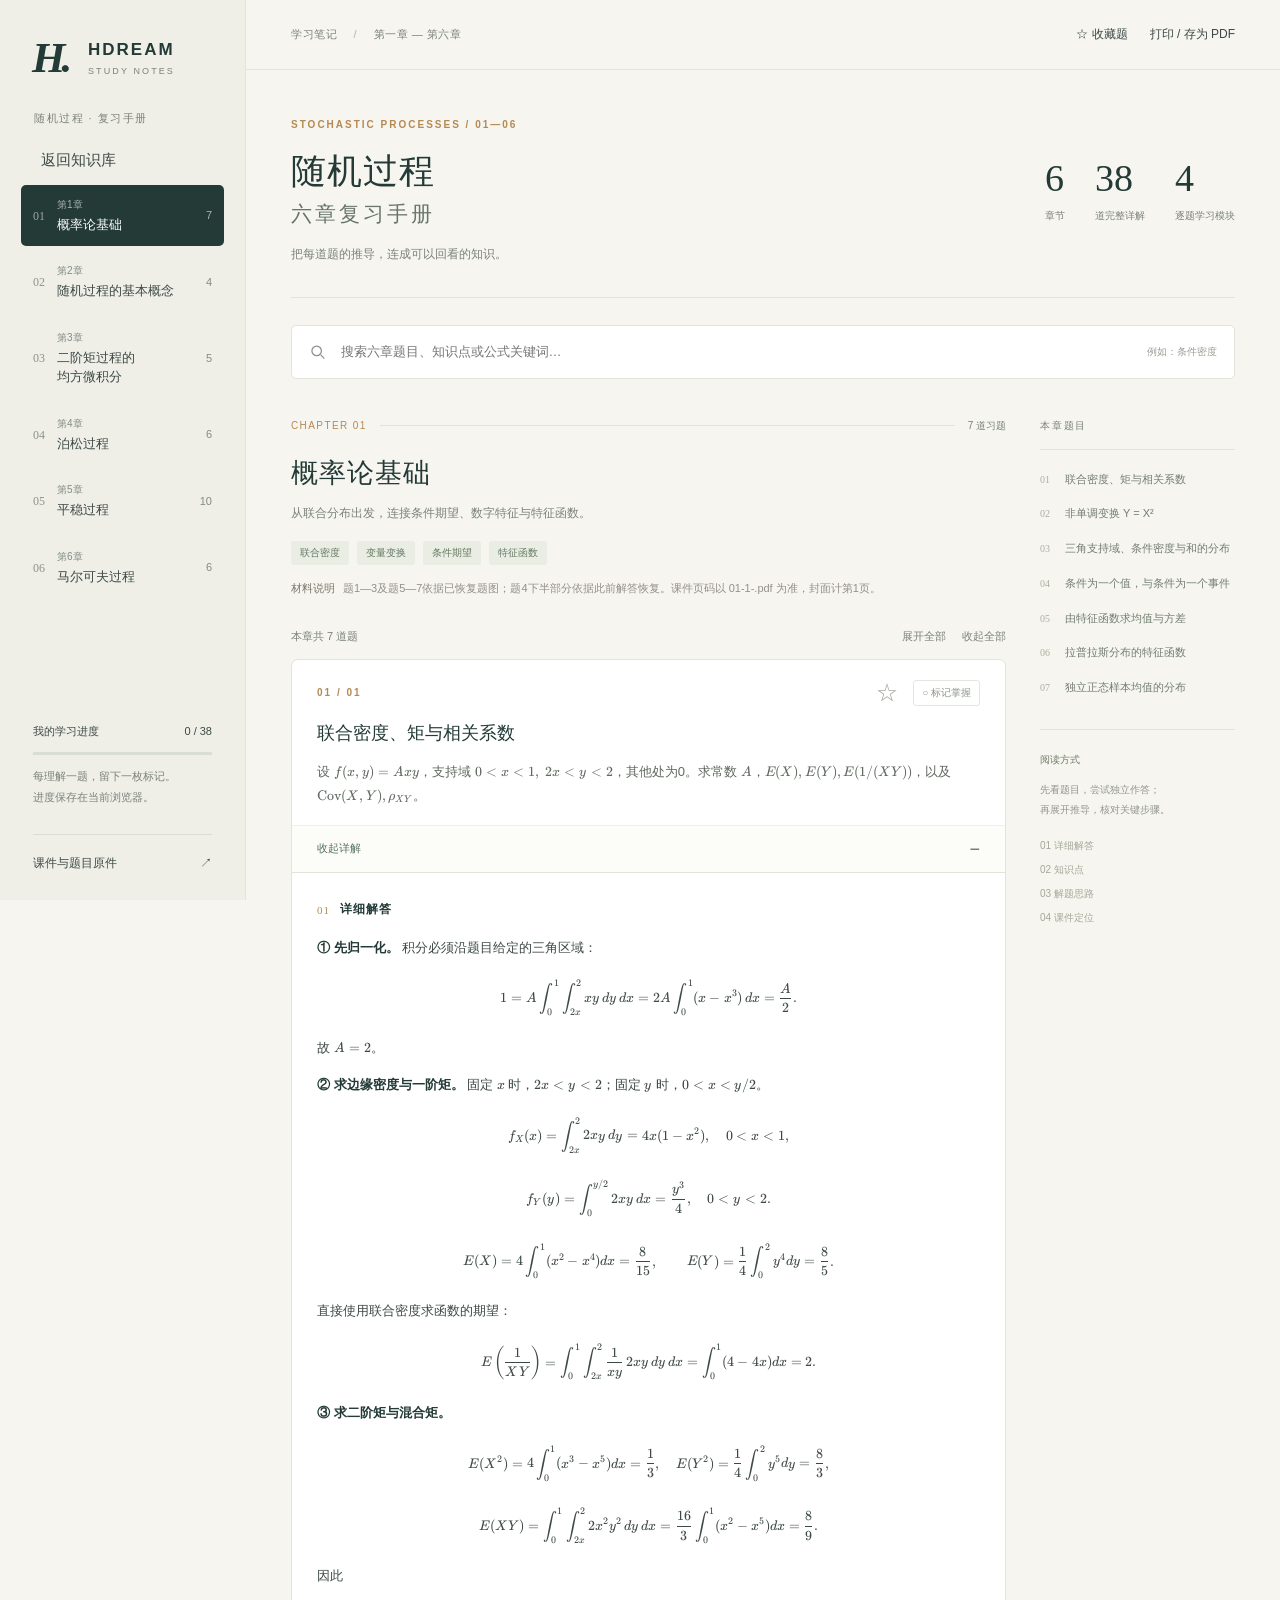
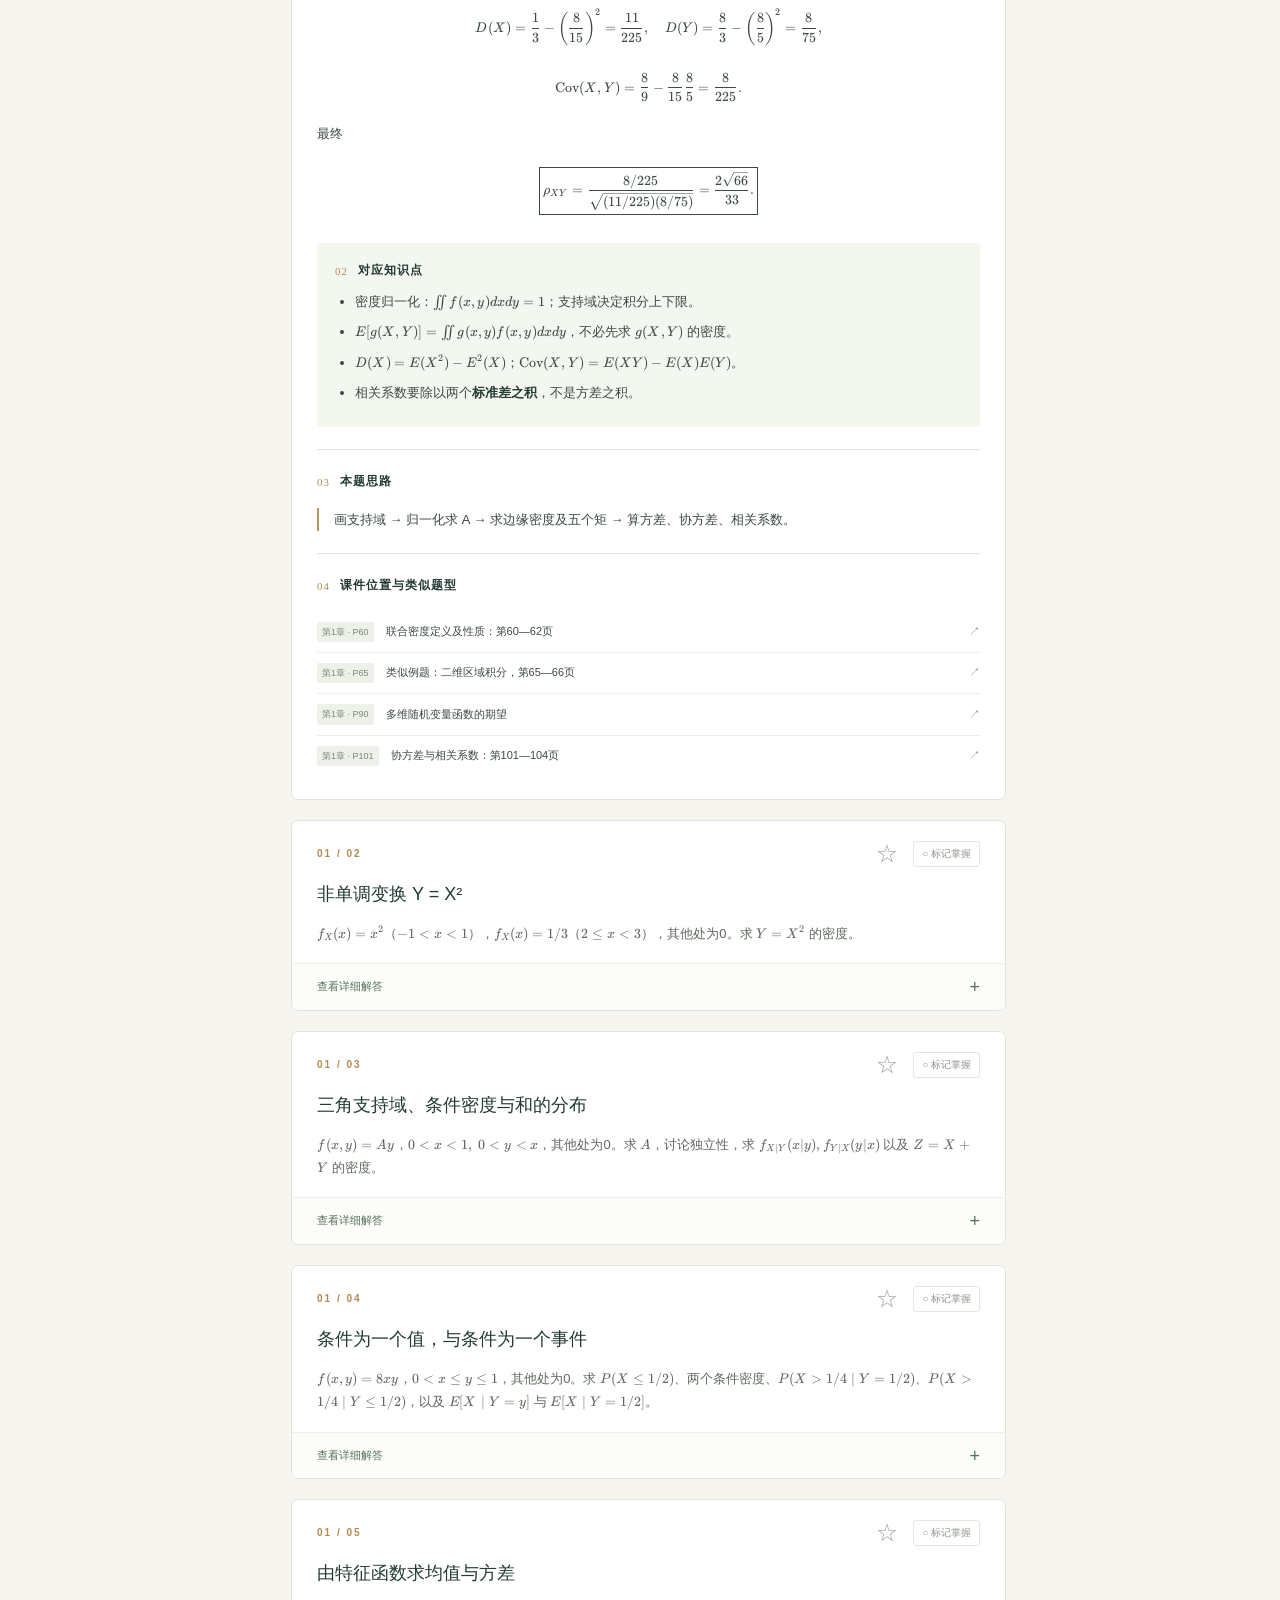
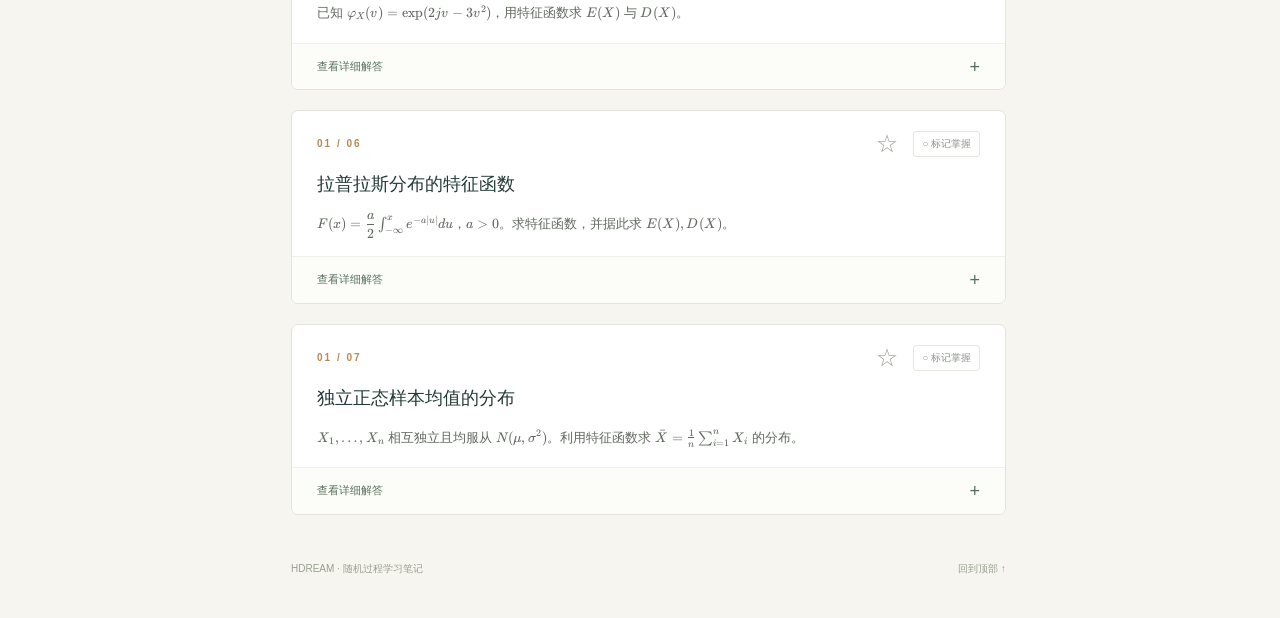
==== stochastic/index.html @ fcba933f "Add stochastic processes study guide" ====
<!doctype html><html lang="zh-CN"><head><meta charset="utf-8"><meta name="viewport" content="width=device-width,initial-scale=1"><meta name="theme-color" content="#213c39"><title>随机过程 · 六章复习手册</title><meta name="description" content="随机过程第1—6章38道作业详解，逐题整理知识点、解题思路与课件位置。"><link rel="stylesheet" href="assets/katex.min.css"><link rel="stylesheet" href="style.css"><script src="content.js" defer></script><script src="app.js" defer></script></head><body>
<a class="skip" href="#main">跳到题目</a>
<aside class="sidebar"><a class="brand" href="#ch-1"><span class="brand-mark">H.</span><span>HDREAM<span class="brand-sub">STUDY NOTES</span></span></a><div class="side-caption">随机过程 · 复习手册</div><a href="../#section/knowledge" style="display:block;padding:0 20px 12px;color:inherit">返回知识库</a><nav id="chapters" aria-label="章节目录"></nav><div class="side-bottom"><div class="progress-label"><span>我的学习进度</span><span id="progress-text">0 / 38</span></div><div class="progress-track"><div id="progress"></div></div><p>每理解一题，留下一枚标记。<br>进度保存在当前浏览器。</p><button class="source-btn" id="source-btn">课件与题目原件 <span>↗</span></button></div></aside>
<div class="workspace"><header class="topbar"><div class="breadcrumb">学习笔记 <span>/</span> 第一章 — 第六章</div><div class="top-actions"><button id="bookmarks" aria-pressed="false">☆ 收藏题</button><button id="print">打印 / 存为 PDF</button></div></header>
<main id="main"><section class="intro"><div><div class="eyebrow">STOCHASTIC PROCESSES / 01—06</div><h1>随机过程<span>六章复习手册</span></h1><p class="intro-copy">把每道题的推导，连成可以回看的知识。</p></div><div class="intro-stats"><div><strong>6</strong><span>章节</span></div><div><strong>38</strong><span>道完整详解</span></div><div><strong>4</strong><span>逐题学习模块</span></div></div></section>
<div class="search-row"><label class="search-box"><svg viewBox="0 0 24 24" width="20" height="20" fill="none" stroke="currentColor" stroke-width="1.7" aria-hidden="true"><circle cx="10.5" cy="10.5" r="6.5"/><path d="m16 16 5 5"/></svg><input id="search" type="search" placeholder="搜索六章题目、知识点或公式关键词…" aria-label="搜索六章内容"><span class="search-hint">例如：条件密度</span></label></div>
<div class="reading-layout"><div class="reading-main"><div id="chapter-heading"></div><div class="reading-tools"><span id="result-label"></span><div><button id="expand-all">展开全部</button><button id="collapse-all">收起全部</button></div></div><div id="questions"></div><footer class="page-footer"><span>HDREAM · 随机过程学习笔记</span><a href="#main">回到顶部 ↑</a></footer></div><aside class="outline"><div class="outline-title">本章题目</div><nav id="question-nav" aria-label="题目目录"></nav><div class="reading-tip"><span>阅读方式</span><p>先看题目，尝试独立作答；<br>再展开推导，核对关键步骤。</p><div>01 详细解答<br>02 知识点<br>03 解题思路<br>04 课件定位</div></div></aside></div></main></div>
<dialog id="sources"><div class="dialog-head"><h2>课件与题目原件</h2><button id="close-sources" aria-label="关闭">×</button></div><p class="muted">页码统一按 PDF 阅读器计数，封面计第 1 页。点击题后链接可直接定位到对应页。</p><div class="source-list"><a href="sources/chapter-1.pdf" target="_blank" rel="noopener">第1章课件 <span>PDF ↗</span></a><a href="sources/chapter-4.pdf" target="_blank" rel="noopener">第4章课件 <span>PDF ↗</span></a><a href="sources/chapter-5.pdf" target="_blank" rel="noopener">第5章课件 <span>PDF ↗</span></a><a href="sources/chapter-6.pdf" target="_blank" rel="noopener">第6章课件 <span>PDF ↗</span></a><a href="sources/homework-6.pdf" target="_blank" rel="noopener">第6章作业 <span>PDF ↗</span></a><a href="sources/homework-1a-recovered.png" target="_blank" rel="noopener">第1章题图（部分恢复） <span>图片 ↗</span></a><a href="sources/homework-1b.png" target="_blank" rel="noopener">第1章题图（续） <span>图片 ↗</span></a><a href="sources/homework-3.png" target="_blank" rel="noopener">第3章作业题图 <span>图片 ↗</span></a><a href="sources/homework-4.pdf" target="_blank" rel="noopener">第4章作业 <span>PDF ↗</span></a><a href="sources/homework-5.pdf" target="_blank" rel="noopener">第5章作业 <span>PDF ↗</span></a></div><p class="source-warning">第2章题目由此前对话恢复；第2、3章课件文件损坏，无法核实原课件精确页码。相关题目已注明可参照的章节与知识点；引用其他章课件时单独说明。第1章题4下半部分依据此前解答恢复。</p></dialog><div id="toast" role="status"></div>
</body></html>
---- stochastic/style.css ----
:root{--paper:#f6f5f0;--white:#fff;--ink:#233a36;--text:#3d4945;--muted:#7b827b;--line:#e2e4dc;--accent:#b58952;--soft:#eaf0e9}*{box-sizing:border-box}html{scroll-behavior:smooth;scroll-padding-top:90px}body{margin:0;color:var(--text);background:var(--paper);font-family:-apple-system,BlinkMacSystemFont,"Segoe UI","PingFang SC","Microsoft YaHei",sans-serif;font-size:15px;line-height:1.8}a{color:inherit;text-decoration:none}button,input{font:inherit}button{cursor:pointer;color:inherit}button:focus-visible,a:focus-visible,input:focus-visible{outline:2px solid var(--accent);outline-offset:4px}button{border:0;background:none}button:hover{color:var(--accent)}.skip{position:fixed;left:280px;top:-80px;background:var(--ink);color:white;padding:10px;z-index:30}.skip:focus{top:5px}.sidebar{width:246px;position:fixed;left:0;top:0;bottom:0;border-right:1px solid var(--line);padding:36px 21px 25px;background:#efefe8;display:flex;flex-direction:column;z-index:10}.brand{display:flex;align-items:center;gap:12px;color:var(--ink);font-size:17px;letter-spacing:2px;font-weight:650;line-height:1.4;padding:0 11px}.brand-mark{font-family:Georgia,serif;font-style:italic;letter-spacing:-4px;font-size:43px;width:44px;line-height:1}.brand-sub{display:block;font-size:9px;font-weight:400;letter-spacing:2.1px;color:var(--muted);margin-top:3px}.side-caption{font-size:11px;letter-spacing:1.5px;color:var(--muted);margin:52px 13px 17px}.chapter-link{display:flex;align-items:center;gap:12px;padding:15px 12px;border-radius:5px;margin-bottom:5px;line-height:1.5;transition:background .15s}.chapter-link:hover{background:#e4e7de}.chapter-link.active{background:var(--ink);color:white}.chapter-no{font-size:12px;opacity:.55;font-family:Georgia,serif}.chapter-link small{display:block;font-size:10px;opacity:.6;margin-bottom:3px}.chapter-link strong{font-size:13px;font-weight:500;display:block;max-width:130px}.chapter-count{font-size:11px;margin-left:auto;opacity:.6}.side-bottom{margin-top:auto;padding:25px 12px 0}.progress-label{display:flex;justify-content:space-between;font-size:11px}.progress-track{height:3px;background:#d8ded3;margin-top:10px}#progress{height:100%;background:var(--ink);transition:width .3s}.side-bottom p{font-size:11px;color:var(--muted);line-height:1.9}.source-btn{border-top:1px solid #d9ddd2;width:100%;font-size:12px;padding:18px 0 0;text-align:left;margin-top:15px}.source-btn span{float:right}.workspace{margin-left:246px}.topbar{height:70px;border-bottom:1px solid var(--line);display:flex;align-items:center;justify-content:space-between;padding:0 45px;background:rgba(246,245,240,.97);position:sticky;top:0;z-index:8}.breadcrumb{font-size:11px;color:var(--muted);letter-spacing:.5px}.breadcrumb span{padding:0 13px;color:#b0b5aa}.top-actions{display:flex;align-items:center;gap:22px}.top-actions button{font-size:12px;padding:6px 0}.top-actions button.active{color:var(--accent)}main{max-width:1450px;margin:0 auto;padding:46px 45px 0}.intro{display:flex;align-items:center;justify-content:space-between;padding-bottom:32px;border-bottom:1px solid var(--line);gap:24px}.eyebrow{font-size:10px;letter-spacing:2px;color:var(--accent);font-weight:600}h1{font-size:35px;font-weight:500;letter-spacing:1px;color:var(--ink);line-height:1.55;margin:10px 0}h1 span{display:block;font-size:21px;font-weight:400;color:#68756b;letter-spacing:3px}.intro-copy{font-size:12px;color:var(--muted);margin:13px 0 0}.intro-stats{display:flex;gap:30px;align-self:center}.intro-stats div{display:flex;flex-direction:column;gap:7px}.intro-stats strong{font:38px Georgia,serif;color:var(--ink);font-weight:400}.intro-stats span{font-size:10px;color:var(--muted);white-space:nowrap}.search-row{margin:27px 0 38px}.search-box{display:flex;align-items:center;background:#fff;border:1px solid var(--line);border-radius:5px;padding:13px 17px;gap:12px;color:#879086}.search-box input{border:0;outline:0;background:transparent;width:100%;font-size:13px;min-width:0;color:var(--ink)}.search-box:focus-within{border-color:#789484;box-shadow:0 0 0 2px #213c3908}.search-hint{font-size:10px;white-space:nowrap;color:#9a9f95}.reading-layout{display:grid;grid-template-columns:minmax(0,1fr) 195px;gap:34px}.reading-main{min-width:0}.chapter-kicker{display:flex;align-items:center;gap:13px;color:var(--accent);font-size:10px;letter-spacing:1.4px}.chapter-kicker div{height:1px;flex:1;background:var(--line)}.chapter-kicker span:last-child{color:var(--muted);letter-spacing:0}h2{font-size:27px;color:var(--ink);font-weight:500;letter-spacing:1px;margin:14px 0 6px}.chapter-description{font-size:12px;color:var(--muted);margin:0 0 16px}.tags{display:flex;gap:8px;flex-wrap:wrap}.tags span{font-size:10px;padding:3px 9px;background:#e9ede4;border-radius:3px;color:#667961}.chapter-notice{font-size:11px;color:#939087;line-height:1.9;padding:13px 0 0;margin:0}.chapter-notice>span{margin-right:8px;color:#7b776b}.reading-tools{display:flex;justify-content:space-between;align-items:center;margin:28px 0 12px;font-size:11px;color:var(--muted)}.reading-tools button{font-size:11px;padding:0;margin-left:16px}.question{border:1px solid var(--line);border-radius:7px;background:white;margin:0 0 20px;overflow:hidden;scroll-margin-top:90px}.question-top{padding:20px 25px 0;display:flex;align-items:center;justify-content:space-between}.question-number{font-size:10px;letter-spacing:2px;color:var(--accent);font-weight:600}.question-actions{display:flex;align-items:center;gap:10px}.bookmark{font-size:22px;line-height:1;padding:0 5px;color:#a8aca4}.bookmark.selected{color:var(--accent)}.master-btn{font-size:10px;color:#8d948b;border:1px solid #e4e7df;padding:3px 8px;border-radius:3px}.master-btn.selected{color:#3a6a4b;border-color:#c8d7c6;background:#edf3eb}.question.mastered{border-left:3px solid #83a388}.question h3{font-size:18px;line-height:1.6;font-weight:500;color:var(--ink);margin:13px 25px}.prompt{padding:0 25px 18px;font-size:13px;color:#60685f}.prose{overflow-wrap:anywhere}.prose p{margin:0 0 13px}.prose p:last-child{margin-bottom:0}.prose strong{color:var(--ink);font-weight:600}.prose ul,.prose ol{padding-left:20px;margin:8px 0}.prose li{margin:7px 0}.prose .katex{font-size:1.1em}.katex-display{overflow-x:auto;overflow-y:hidden;padding:6px 1px;margin:15px 0;scrollbar-width:thin}.katex-display>.katex{white-space:nowrap}.disclosure{display:flex;align-items:center;justify-content:space-between;width:100%;padding:13px 25px;border-top:1px solid #eef0e9;background:#fcfdf9;font-size:11px;color:#54715b;text-align:left}.disclosure-icon{font-size:18px;line-height:1}.answer-panel{padding:5px 25px 23px;border-top:1px solid var(--line)}.answer-panel[hidden]{display:none}.answer-section{padding-top:21px;font-size:13px}.answer-section h4{font-size:12px;font-weight:600;color:var(--ink);display:flex;align-items:center;gap:10px;margin:0 0 15px;letter-spacing:1px}.answer-section h4>span{font:11px Georgia,serif;color:var(--accent)}.answer-section+.answer-section{margin-top:22px;border-top:1px solid var(--line)}.knowledge{background:#f4f7f0;padding:17px 18px 15px!important;border:0!important;border-radius:4px}.knowledge h4{margin-bottom:8px}.approach .prose{border-left:2px solid #b59663;padding-left:15px}.refs ul{list-style:none;margin:0;padding:0}.refs li{border-top:1px solid #edf0e8}.refs li:first-child{border-top:none}.refs a{display:flex;align-items:center;gap:12px;font-size:11px;padding:10px 0}.refs a:hover{color:var(--accent)}.ref-chapter{flex-shrink:0;font-size:9px;color:#7b8877;background:#edf1e9;border-radius:2px;padding:2px 5px}.ref-arrow{margin-left:auto;color:#80927b}.source-note{font-size:11px;color:#a17c43;line-height:1.9;margin-top:0}.outline{position:sticky;top:102px;align-self:start;max-height:calc(100vh - 130px);overflow:auto;scrollbar-width:thin}.outline-title{font-size:10px;letter-spacing:1.8px;color:var(--muted);padding-bottom:14px;border-bottom:1px solid var(--line)}#question-nav{padding:12px 0 24px}#question-nav a{display:flex;gap:12px;align-items:baseline;font-size:11px;color:#727e70;padding:8px 0;line-height:1.7}#question-nav a:hover{color:var(--ink)}#question-nav a span{color:#acaf9f;font:10px Georgia,serif;min-width:13px}.reading-tip{border-top:1px solid var(--line);padding-top:20px;color:#90978c;font-size:10px;line-height:2}.reading-tip>span{color:#6c7b66}.reading-tip>div{color:#a3a896;line-height:2.4;margin-top:14px}.page-footer{display:flex;justify-content:space-between;font-size:10px;color:#98a08f;padding:25px 0 40px}.empty{background:#fff;border:1px solid var(--line);text-align:center;border-radius:7px;padding:50px 20px;color:var(--muted)}.empty>span{font-size:40px;color:#a8b79e}.empty h3{font-size:17px;font-weight:400;color:var(--ink)}.empty p{font-size:12px}.empty button{background:var(--ink);color:white;font-size:12px;border-radius:4px;padding:8px 17px}dialog{border:1px solid var(--line);border-radius:9px;box-shadow:0 20px 100px #142b2440;width:600px;max-width:calc(100% - 32px);max-height:85vh;padding:25px;color:var(--text);background:var(--paper)}dialog::backdrop{background:#1d302a70;backdrop-filter:blur(3px)}.dialog-head{display:flex;justify-content:space-between;align-items:center}.dialog-head h2{margin:0;font-size:21px}.dialog-head button{font-size:28px}.muted{font-size:12px;color:var(--muted)}.source-list a{display:flex;justify-content:space-between;border-bottom:1px solid var(--line);font-size:12px;padding:11px 0}.source-list span{color:var(--accent);font-size:10px}.source-warning{font-size:11px;color:#977c51;background:#eee9dd;border-radius:4px;padding:13px;margin:20px 0 0}#toast{position:fixed;bottom:24px;left:50%;transform:translateX(-50%) translateY(80px);background:var(--ink);color:white;border-radius:5px;font-size:12px;padding:10px 20px;z-index:40;opacity:0;transition:.2s}#toast.show{transform:translateX(-50%);opacity:1}
@media(min-width:1500px){main{padding-top:55px}.reading-layout{grid-template-columns:minmax(0,1fr) 230px;gap:50px}.question h3{font-size:20px}.answer-section,.prompt{font-size:14px}}
@media(max-width:1150px){.sidebar{width:218px;padding:30px 12px}.workspace{margin-left:218px}.topbar{padding:0 28px}main{padding:35px 28px 0}.reading-layout{grid-template-columns:minmax(0,1fr)}.outline{display:none}.intro-stats{gap:22px}.intro-stats strong{font-size:31px}.search-hint{display:none}.chapter-link strong{font-size:12px;max-width:120px}}
@media(max-width:760px){html{scroll-padding-top:85px}.sidebar{position:static;width:100%;padding:18px 20px 0;background:#efefe8;border-right:none;border-bottom:1px solid var(--line)}.brand{padding:0;gap:8px;font-size:14px}.brand-mark{font-size:32px;width:34px}.brand-sub{font-size:8px}.side-caption,.side-bottom{display:none}#chapters{display:flex;overflow-x:auto;gap:7px;margin:19px -20px 0;padding:0 20px 12px;scrollbar-width:none}.chapter-link{padding:9px 12px;gap:0;flex-shrink:0;margin:0;border:1px solid #dde1d6}.chapter-link small,.chapter-no,.chapter-count{display:none}.chapter-link strong{font-size:11px;max-width:none}.chapter-link.active{border-color:var(--ink)}.workspace{margin:0}.topbar{height:53px;padding:0 20px}.breadcrumb{font-size:9px}.breadcrumb span{padding:0 5px}.top-actions{gap:13px}.top-actions button{font-size:10px}main{padding:26px 20px 0}.intro{align-items:flex-start;padding-bottom:23px;gap:12px}.eyebrow{font-size:8px;letter-spacing:1.2px}h1{font-size:29px;line-height:1.5;letter-spacing:1px;margin:9px 0}h1 span{font-size:17px;letter-spacing:2px}.intro-copy{font-size:10px;max-width:220px}.intro-stats{gap:16px;padding-top:23px;align-self:flex-start}.intro-stats div:last-child{display:none}.intro-stats strong{font-size:28px}.intro-stats span{font-size:9px}.search-row{margin:20px 0 28px}.search-box{padding:11px 12px;gap:8px}.search-box input{font-size:11px}.chapter-heading h2{font-size:23px}.chapter-description{font-size:11px}.chapter-notice{font-size:10px}.question-top{padding:17px 17px 0}.question h3{font-size:17px;margin:12px 17px}.prompt{padding:0 17px 17px;font-size:12px}.disclosure{padding:12px 17px}.answer-panel{padding:3px 17px 20px}.answer-section{font-size:12px}.answer-section h4{font-size:11px}.knowledge{padding:14px 12px!important}.refs a{flex-wrap:wrap;gap:6px;font-size:10px}.ref-chapter{font-size:8px}.page-footer{font-size:8px}.question{scroll-margin-top:69px}.source-note{font-size:10px}.search-box svg{width:17px;flex-shrink:0}}
@media(max-width:380px){main{padding-left:14px;padding-right:14px}.intro-stats{gap:12px}.intro-stats strong{font-size:24px}.intro-copy{max-width:195px}.topbar{padding:0 14px}.breadcrumb{font-size:8px}.top-actions{gap:8px}}
@media print{@page{margin:15mm}body{background:white;font-size:11pt}.sidebar,.topbar,.search-row,.outline,.reading-tools,.question-actions,.disclosure,.page-footer,.skip,dialog,#toast{display:none!important}.workspace{margin:0}main{max-width:none;padding:0}.intro{padding-bottom:15px}.intro-stats{display:none}.intro-copy{display:none}.reading-layout{display:block}.chapter-heading{margin-top:20px}.question{break-inside:auto;border-radius:0;margin:18px 0}.question h3,.question-top,h4{break-after:avoid}.answer-panel[hidden]{display:block!important}.answer-panel{border-top:0}.answer-section{font-size:10pt}.prompt{font-size:10pt}.katex-display{overflow:visible;font-size:.83em}.knowledge{background:#fafafa!important}.refs a{color:#333}.tags{display:none}.chapter-notice{font-size:9pt}h1{font-size:24pt}h1 span{font-size:16pt}}

.transition-graph{display:block;width:100%;max-width:570px;height:auto;margin:20px auto}.prose table{width:100%;border-collapse:collapse;margin:16px 0;font-size:inherit}.prose th,.prose td{text-align:left;padding:9px 10px;border-bottom:1px solid var(--line);vertical-align:top}.prose th{background:var(--soft);font-weight:500}.sidebar{overflow-y:auto}.side-caption{margin-top:30px}.chapter-link{padding-top:12px;padding-bottom:12px}@media(max-width:760px){.side-caption{display:none}.chapter-link{padding:9px 12px}.prose th,.prose td{padding:8px 5px}.transition-graph{max-width:100%}}
.question[id^="q-6-"] .answer-section,.question[id^="q-6-"] .prompt{font-size:15px}@media(max-width:760px){.question[id^="q-6-"] .answer-section,.question[id^="q-6-"] .prompt{font-size:14px}}@media print{.question[id^="q-6-"] .answer-section,.question[id^="q-6-"] .prompt{font-size:10pt}}
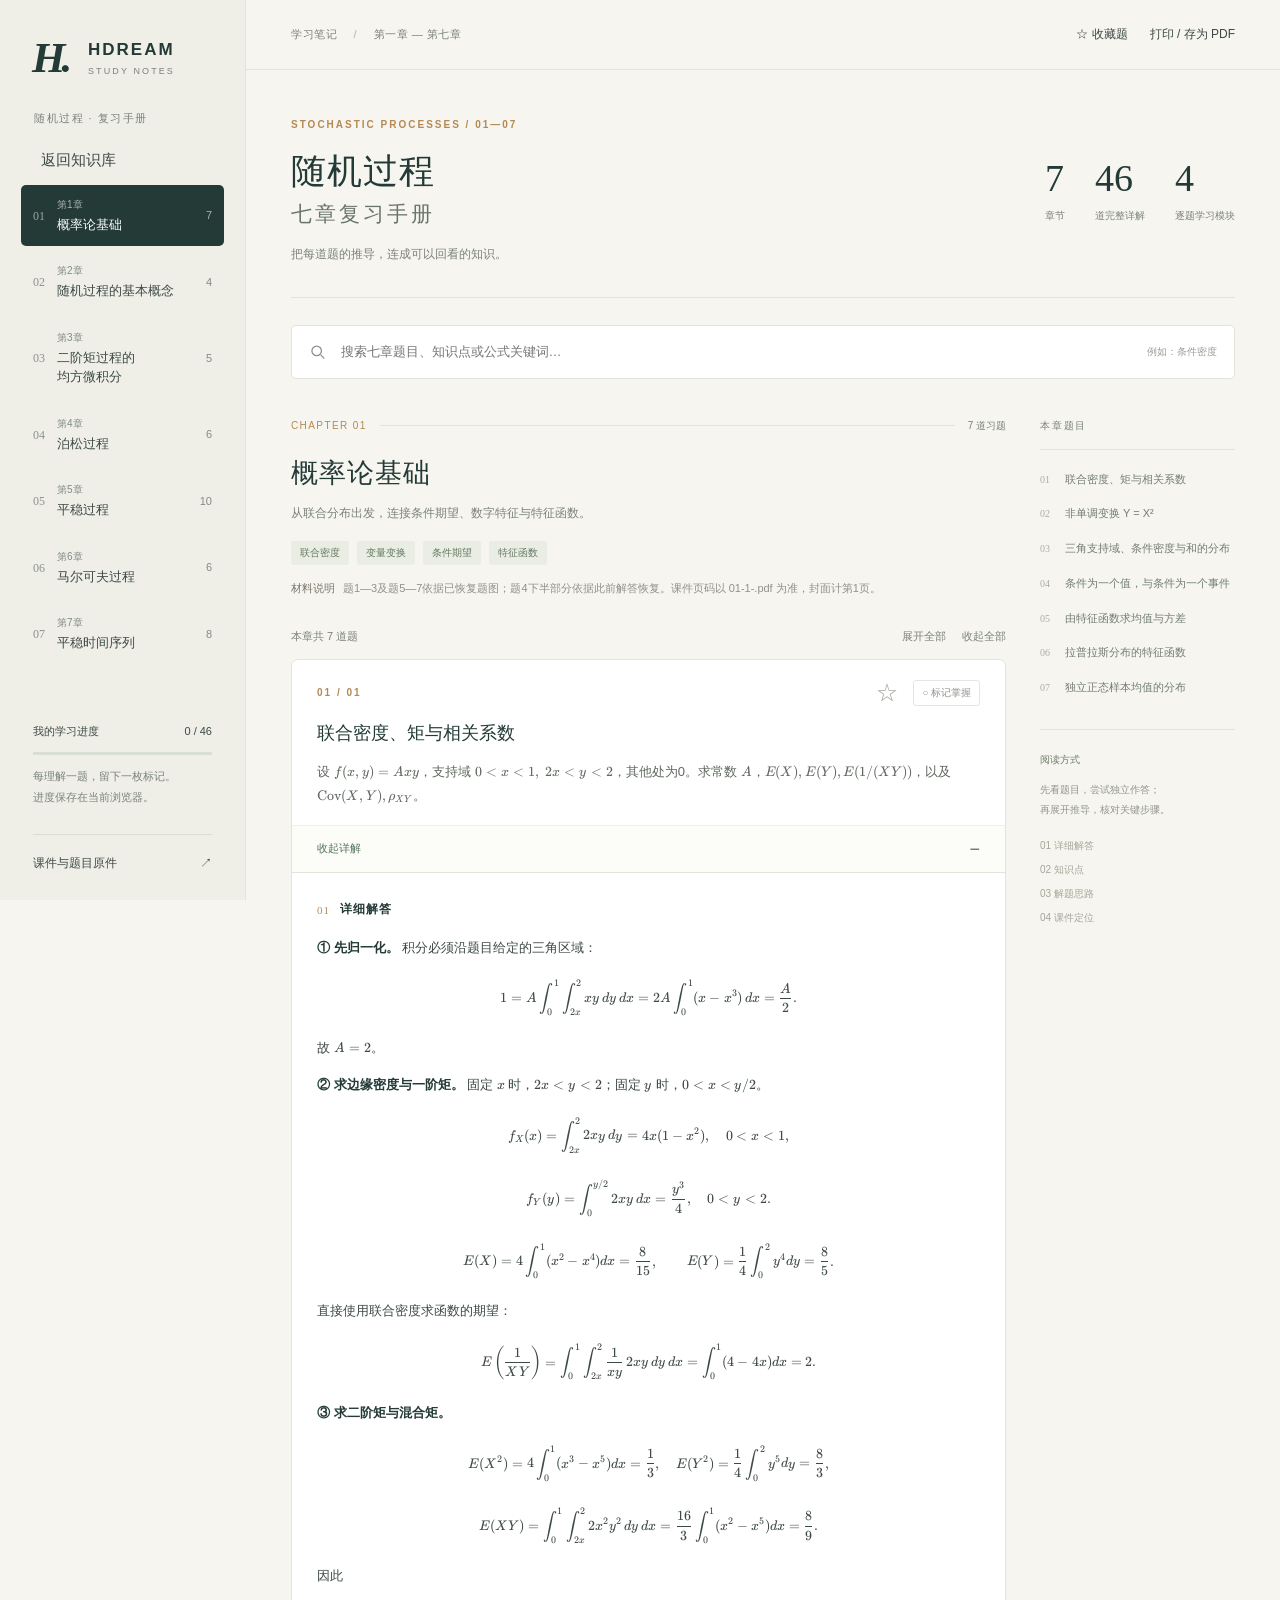
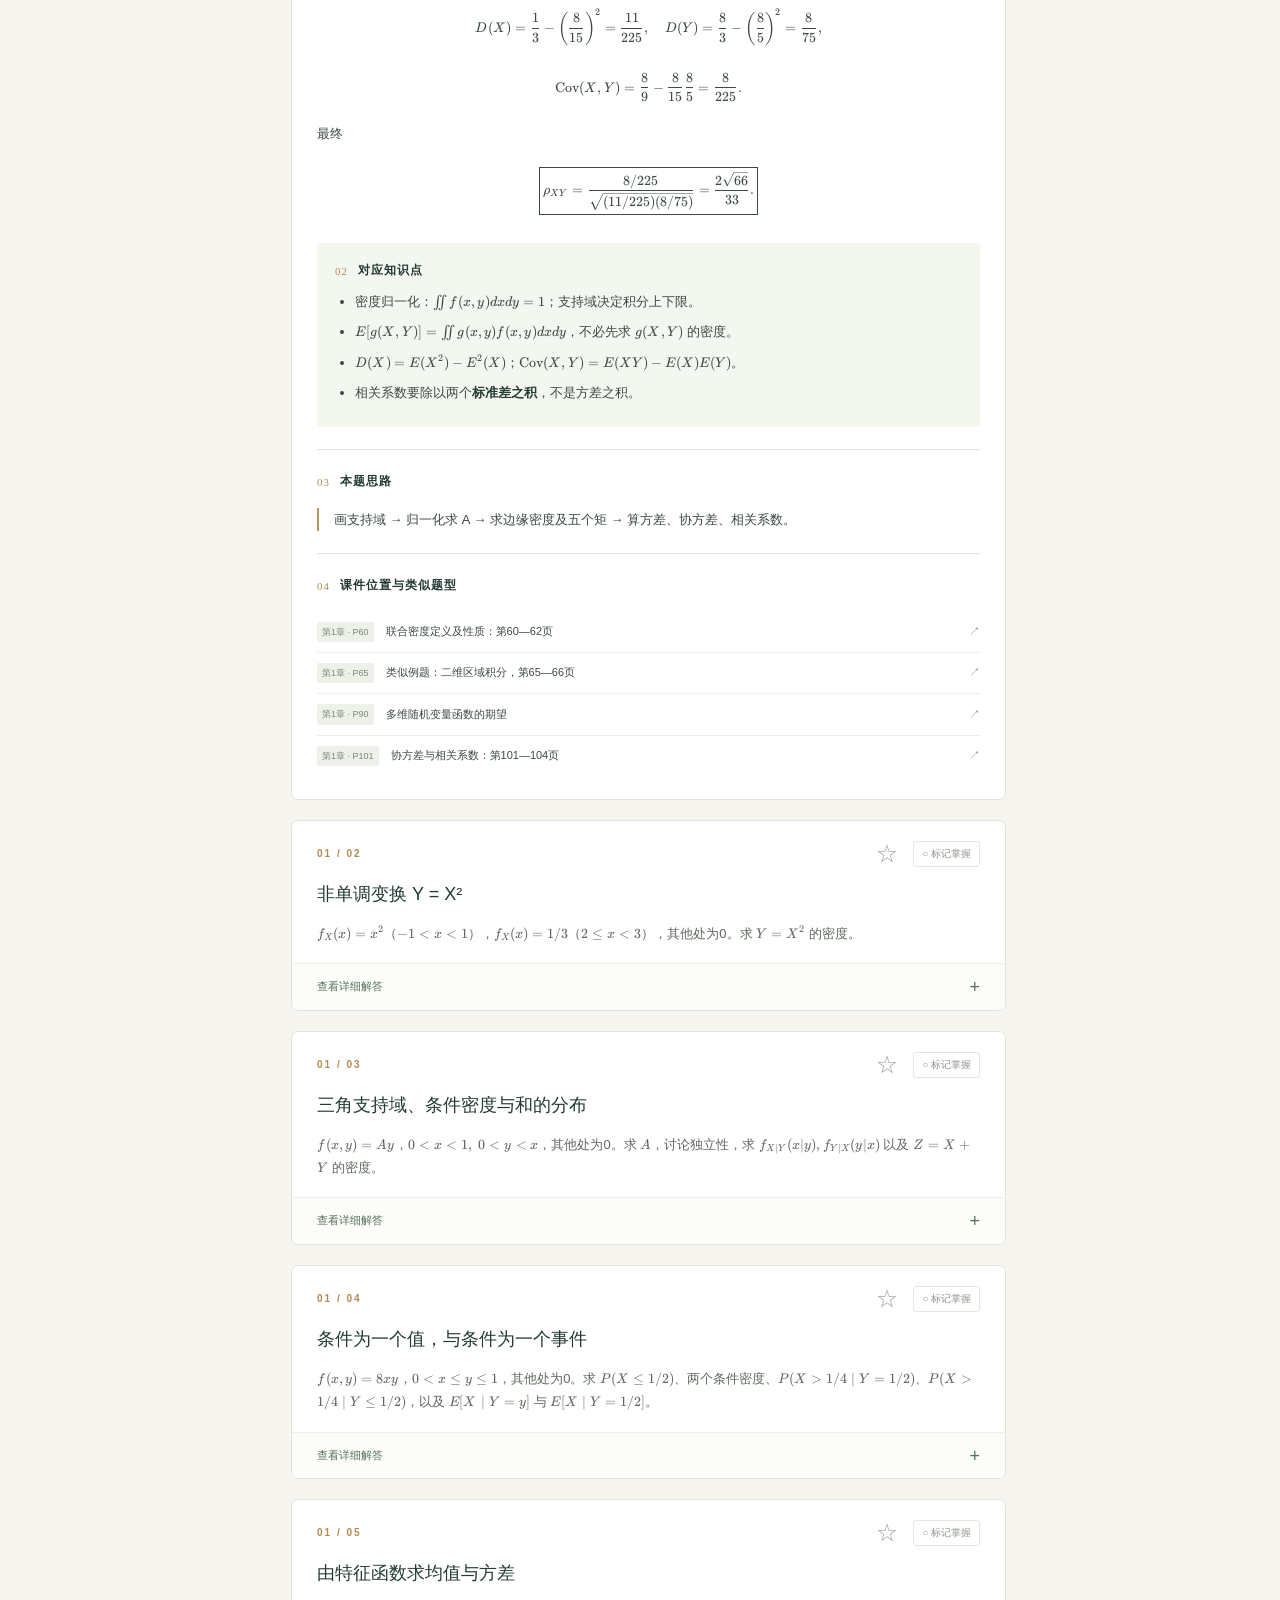
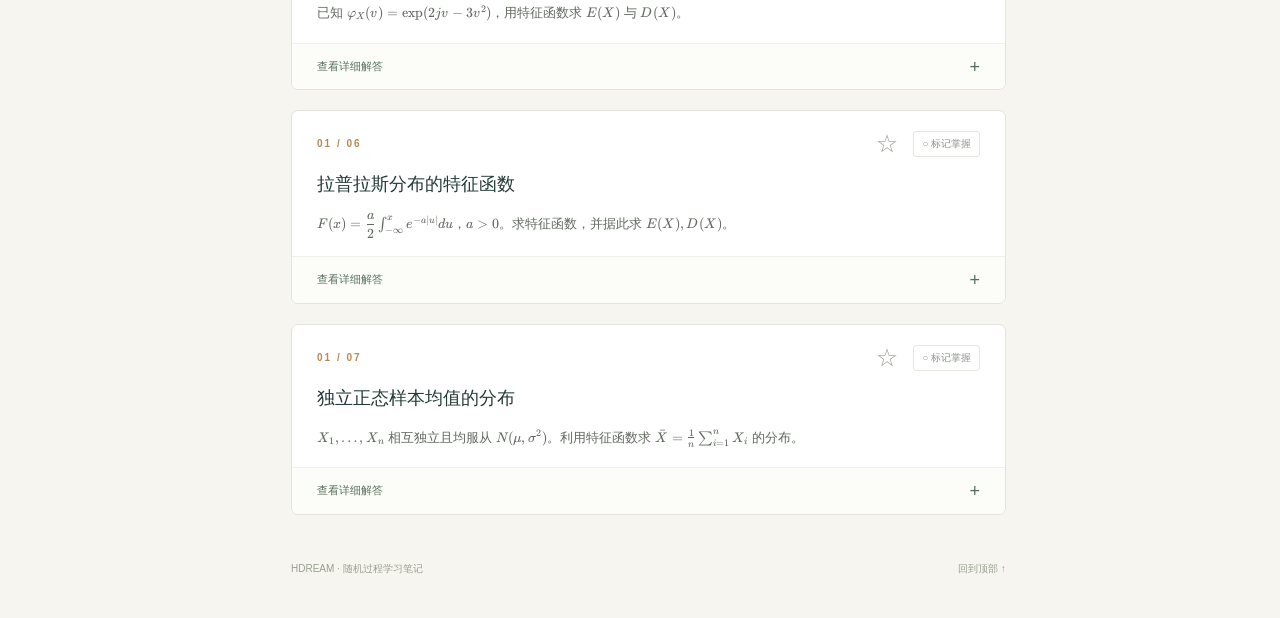
==== commit 49bd7fdd: "Update stochastic process guide with chapter seven" ====
--- a/stochastic/index.html
+++ b/stochastic/index.html
@@ -1,9 +1,9 @@
-<!doctype html><html lang="zh-CN"><head><meta charset="utf-8"><meta name="viewport" content="width=device-width,initial-scale=1"><meta name="theme-color" content="#213c39"><title>随机过程 · 六章复习手册</title><meta name="description" content="随机过程第1—6章38道作业详解，逐题整理知识点、解题思路与课件位置。"><link rel="stylesheet" href="assets/katex.min.css"><link rel="stylesheet" href="style.css"><script src="content.js" defer></script><script src="app.js" defer></script></head><body>
+<!doctype html><html lang="zh-CN"><head><meta charset="utf-8"><meta name="viewport" content="width=device-width,initial-scale=1"><meta name="theme-color" content="#213c39"><title>随机过程 · 七章复习手册</title><meta name="description" content="随机过程第1—7章46道作业详解，逐题整理知识点、解题思路与课件位置。"><link rel="stylesheet" href="assets/katex.min.css"><link rel="stylesheet" href="style.css"><script src="content.js" defer></script><script src="app.js" defer></script></head><body>
 <a class="skip" href="#main">跳到题目</a>
-<aside class="sidebar"><a class="brand" href="#ch-1"><span class="brand-mark">H.</span><span>HDREAM<span class="brand-sub">STUDY NOTES</span></span></a><div class="side-caption">随机过程 · 复习手册</div><a href="../#section/knowledge" style="display:block;padding:0 20px 12px;color:inherit">返回知识库</a><nav id="chapters" aria-label="章节目录"></nav><div class="side-bottom"><div class="progress-label"><span>我的学习进度</span><span id="progress-text">0 / 38</span></div><div class="progress-track"><div id="progress"></div></div><p>每理解一题，留下一枚标记。<br>进度保存在当前浏览器。</p><button class="source-btn" id="source-btn">课件与题目原件 <span>↗</span></button></div></aside>
-<div class="workspace"><header class="topbar"><div class="breadcrumb">学习笔记 <span>/</span> 第一章 — 第六章</div><div class="top-actions"><button id="bookmarks" aria-pressed="false">☆ 收藏题</button><button id="print">打印 / 存为 PDF</button></div></header>
-<main id="main"><section class="intro"><div><div class="eyebrow">STOCHASTIC PROCESSES / 01—06</div><h1>随机过程<span>六章复习手册</span></h1><p class="intro-copy">把每道题的推导，连成可以回看的知识。</p></div><div class="intro-stats"><div><strong>6</strong><span>章节</span></div><div><strong>38</strong><span>道完整详解</span></div><div><strong>4</strong><span>逐题学习模块</span></div></div></section>
-<div class="search-row"><label class="search-box"><svg viewBox="0 0 24 24" width="20" height="20" fill="none" stroke="currentColor" stroke-width="1.7" aria-hidden="true"><circle cx="10.5" cy="10.5" r="6.5"/><path d="m16 16 5 5"/></svg><input id="search" type="search" placeholder="搜索六章题目、知识点或公式关键词…" aria-label="搜索六章内容"><span class="search-hint">例如：条件密度</span></label></div>
+<aside class="sidebar"><a class="brand" href="#ch-1"><span class="brand-mark">H.</span><span>HDREAM<span class="brand-sub">STUDY NOTES</span></span></a><div class="side-caption">随机过程 · 复习手册</div><a href="../#section/knowledge" style="display:block;padding:0 20px 12px;color:inherit">返回知识库</a><nav id="chapters" aria-label="章节目录"></nav><div class="side-bottom"><div class="progress-label"><span>我的学习进度</span><span id="progress-text">0 / 46</span></div><div class="progress-track"><div id="progress"></div></div><p>每理解一题，留下一枚标记。<br>进度保存在当前浏览器。</p><button class="source-btn" id="source-btn">课件与题目原件 <span>↗</span></button></div></aside>
+<div class="workspace"><header class="topbar"><div class="breadcrumb">学习笔记 <span>/</span> 第一章 — 第七章</div><div class="top-actions"><button id="bookmarks" aria-pressed="false">☆ 收藏题</button><button id="print">打印 / 存为 PDF</button></div></header>
+<main id="main"><section class="intro"><div><div class="eyebrow">STOCHASTIC PROCESSES / 01—07</div><h1>随机过程<span>七章复习手册</span></h1><p class="intro-copy">把每道题的推导，连成可以回看的知识。</p></div><div class="intro-stats"><div><strong>7</strong><span>章节</span></div><div><strong>46</strong><span>道完整详解</span></div><div><strong>4</strong><span>逐题学习模块</span></div></div></section>
+<div class="search-row"><label class="search-box"><svg viewBox="0 0 24 24" width="20" height="20" fill="none" stroke="currentColor" stroke-width="1.7" aria-hidden="true"><circle cx="10.5" cy="10.5" r="6.5"/><path d="m16 16 5 5"/></svg><input id="search" type="search" placeholder="搜索七章题目、知识点或公式关键词…" aria-label="搜索七章内容"><span class="search-hint">例如：条件密度</span></label></div>
 <div class="reading-layout"><div class="reading-main"><div id="chapter-heading"></div><div class="reading-tools"><span id="result-label"></span><div><button id="expand-all">展开全部</button><button id="collapse-all">收起全部</button></div></div><div id="questions"></div><footer class="page-footer"><span>HDREAM · 随机过程学习笔记</span><a href="#main">回到顶部 ↑</a></footer></div><aside class="outline"><div class="outline-title">本章题目</div><nav id="question-nav" aria-label="题目目录"></nav><div class="reading-tip"><span>阅读方式</span><p>先看题目，尝试独立作答；<br>再展开推导，核对关键步骤。</p><div>01 详细解答<br>02 知识点<br>03 解题思路<br>04 课件定位</div></div></aside></div></main></div>
-<dialog id="sources"><div class="dialog-head"><h2>课件与题目原件</h2><button id="close-sources" aria-label="关闭">×</button></div><p class="muted">页码统一按 PDF 阅读器计数，封面计第 1 页。点击题后链接可直接定位到对应页。</p><div class="source-list"><a href="sources/chapter-1.pdf" target="_blank" rel="noopener">第1章课件 <span>PDF ↗</span></a><a href="sources/chapter-4.pdf" target="_blank" rel="noopener">第4章课件 <span>PDF ↗</span></a><a href="sources/chapter-5.pdf" target="_blank" rel="noopener">第5章课件 <span>PDF ↗</span></a><a href="sources/chapter-6.pdf" target="_blank" rel="noopener">第6章课件 <span>PDF ↗</span></a><a href="sources/homework-6.pdf" target="_blank" rel="noopener">第6章作业 <span>PDF ↗</span></a><a href="sources/homework-1a-recovered.png" target="_blank" rel="noopener">第1章题图（部分恢复） <span>图片 ↗</span></a><a href="sources/homework-1b.png" target="_blank" rel="noopener">第1章题图（续） <span>图片 ↗</span></a><a href="sources/homework-3.png" target="_blank" rel="noopener">第3章作业题图 <span>图片 ↗</span></a><a href="sources/homework-4.pdf" target="_blank" rel="noopener">第4章作业 <span>PDF ↗</span></a><a href="sources/homework-5.pdf" target="_blank" rel="noopener">第5章作业 <span>PDF ↗</span></a></div><p class="source-warning">第2章题目由此前对话恢复；第2、3章课件文件损坏，无法核实原课件精确页码。相关题目已注明可参照的章节与知识点；引用其他章课件时单独说明。第1章题4下半部分依据此前解答恢复。</p></dialog><div id="toast" role="status"></div>
+<dialog id="sources"><div class="dialog-head"><h2>课件与题目原件</h2><button id="close-sources" aria-label="关闭">×</button></div><p class="muted">页码统一按 PDF 阅读器计数，封面计第 1 页。点击题后链接可直接定位到对应页。</p><div class="source-list"><a href="sources/chapter-1.pdf" target="_blank" rel="noopener">第1章课件 <span>PDF ↗</span></a><a href="sources/chapter-4.pdf" target="_blank" rel="noopener">第4章课件 <span>PDF ↗</span></a><a href="sources/chapter-5.pdf" target="_blank" rel="noopener">第5章课件 <span>PDF ↗</span></a><a href="sources/chapter-6.pdf" target="_blank" rel="noopener">第6章课件 <span>PDF ↗</span></a><a href="sources/homework-6.pdf" target="_blank" rel="noopener">第6章作业 <span>PDF ↗</span></a><a href="sources/chapter-7.pdf" target="_blank" rel="noopener">第7章课件 <span>PDF ↗</span></a><a href="sources/homework-7.pdf" target="_blank" rel="noopener">第7章作业 <span>PDF ↗</span></a><a href="sources/homework-1a-recovered.png" target="_blank" rel="noopener">第1章题图（部分恢复） <span>图片 ↗</span></a><a href="sources/homework-1b.png" target="_blank" rel="noopener">第1章题图（续） <span>图片 ↗</span></a><a href="sources/homework-3.png" target="_blank" rel="noopener">第3章作业题图 <span>图片 ↗</span></a><a href="sources/homework-4.pdf" target="_blank" rel="noopener">第4章作业 <span>PDF ↗</span></a><a href="sources/homework-5.pdf" target="_blank" rel="noopener">第5章作业 <span>PDF ↗</span></a></div><p class="source-warning">第2章题目由此前对话恢复；第2、3章课件文件损坏，无法核实原课件精确页码。相关题目已注明可参照的章节与知识点；引用其他章课件时单独说明。第1章题4下半部分依据此前解答恢复。</p></dialog><div id="toast" role="status"></div>
 </body></html>
